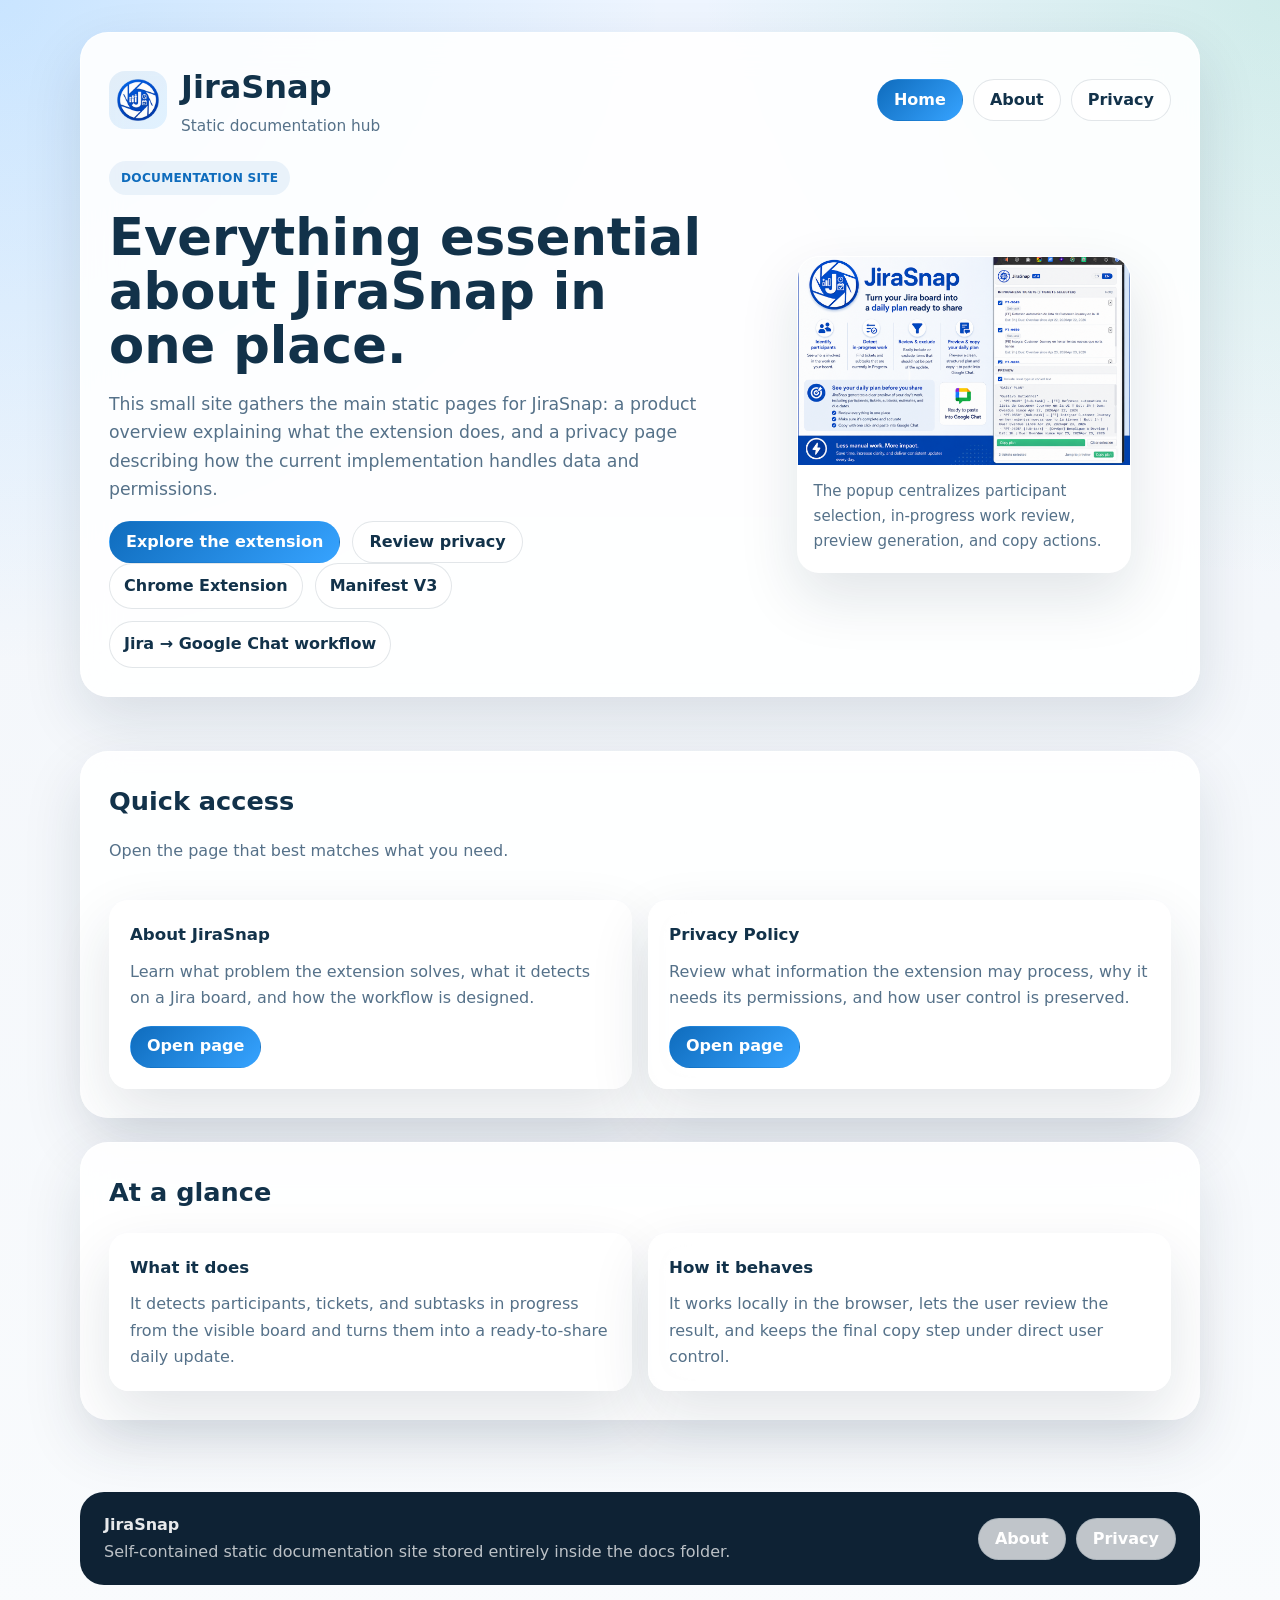
==== docs/index.html @ 9cff3eac "Github Pages by Extension" ====
<!DOCTYPE html>
<html lang="en">
<head>
  <meta charset="UTF-8">
  <meta name="viewport" content="width=device-width, initial-scale=1.0">
  <title>JiraSnap · Documentation</title>
  <meta name="description" content="Static documentation hub for JiraSnap with links to the extension overview and privacy policy.">
  <link rel="canonical" href="https://gustavogutierrez.github.io/jira-snap/">
  <meta name="theme-color" content="#0f6cbd">
  <meta property="og:type" content="website">
  <meta property="og:site_name" content="JiraSnap">
  <meta property="og:title" content="JiraSnap Documentation">
  <meta property="og:description" content="Static documentation hub for JiraSnap with links to the extension overview and privacy policy.">
  <meta property="og:url" content="https://gustavogutierrez.github.io/jira-snap/">
  <meta property="og:image" content="https://gustavogutierrez.github.io/jira-snap/assets/screenshot_2.png">
  <meta name="twitter:card" content="summary_large_image">
  <meta name="twitter:title" content="JiraSnap Documentation">
  <meta name="twitter:description" content="Static documentation hub for JiraSnap with links to the extension overview and privacy policy.">
  <meta name="twitter:image" content="https://gustavogutierrez.github.io/jira-snap/assets/screenshot_2.png">
  <link rel="icon" type="image/png" href="./assets/icon128.png">
  <link rel="stylesheet" href="./site.css">
</head>
<body>
  <header class="hero">
    <div class="container">
      <div class="hero-card">
        <div class="topbar">
          <div class="brand">
            <img src="./assets/icon128.png" alt="JiraSnap logo">
            <div>
              <h1>JiraSnap</h1>
              <p>Static documentation hub</p>
            </div>
          </div>
          <nav class="nav-links" aria-label="Documentation navigation">
            <a class="active" href="./index.html">Home</a>
            <a href="./about-jirasnap.html">About</a>
            <a href="./privacy-policy.html">Privacy</a>
          </nav>
        </div>

        <div class="hero-grid">
          <div>
            <span class="eyebrow">Documentation Site</span>
            <h2>Everything essential about JiraSnap in one place.</h2>
            <p class="lead">
              This small site gathers the main static pages for JiraSnap: a product overview explaining what the extension does,
              and a privacy page describing how the current implementation handles data and permissions.
            </p>
            <div class="hero-actions">
              <a class="button-link primary" href="./about-jirasnap.html">Explore the extension</a>
              <a class="button-link" href="./privacy-policy.html">Review privacy</a>
            </div>
            <div class="badge-row">
              <span class="badge">Chrome Extension</span>
              <span class="badge">Manifest V3</span>
              <span class="badge">Jira → Google Chat workflow</span>
            </div>
          </div>

          <figure class="shot">
            <img src="./assets/screenshot_2.png" alt="JiraSnap main popup view">
            <figcaption>
              The popup centralizes participant selection, in-progress work review, preview generation, and copy actions.
            </figcaption>
          </figure>
        </div>
      </div>
    </div>
  </header>

  <main>
    <div class="container">
      <section class="section">
        <div class="section-card">
          <div class="section-header">
            <div>
              <h3>Quick access</h3>
              <p>Open the page that best matches what you need.</p>
            </div>
          </div>

          <div class="grid-2">
            <article class="feature-card">
              <h4>About JiraSnap</h4>
              <p>Learn what problem the extension solves, what it detects on a Jira board, and how the workflow is designed.</p>
              <p style="margin-top: 14px;"><a class="button-link primary" href="./about-jirasnap.html">Open page</a></p>
            </article>
            <article class="feature-card">
              <h4>Privacy Policy</h4>
              <p>Review what information the extension may process, why it needs its permissions, and how user control is preserved.</p>
              <p style="margin-top: 14px;"><a class="button-link primary" href="./privacy-policy.html">Open page</a></p>
            </article>
          </div>
        </div>
      </section>

      <section class="section">
        <div class="section-card">
          <div class="section-header">
            <div>
              <h3>At a glance</h3>
            </div>
          </div>

          <div class="grid-2">
            <article class="feature-card">
              <h4>What it does</h4>
              <p>It detects participants, tickets, and subtasks in progress from the visible board and turns them into a ready-to-share daily update.</p>
            </article>
            <article class="feature-card">
              <h4>How it behaves</h4>
              <p>It works locally in the browser, lets the user review the result, and keeps the final copy step under direct user control.</p>
            </article>
          </div>
        </div>
      </section>
    </div>
  </main>

  <footer class="footer">
    <div class="container">
      <div class="footer-card">
        <div>
          <strong>JiraSnap</strong>
          <p>Self-contained static documentation site stored entirely inside the docs folder.</p>
        </div>
        <div class="nav-links">
          <a href="./about-jirasnap.html">About</a>
          <a href="./privacy-policy.html">Privacy</a>
        </div>
      </div>
    </div>
  </footer>
</body>
</html>
---- docs/site.css ----
:root {
  color-scheme: light;
  --bg: #f4f7fb;
  --surface: rgba(255, 255, 255, 0.9);
  --surface-strong: #ffffff;
  --text: #12324a;
  --muted: #557189;
  --line: rgba(18, 50, 74, 0.12);
  --brand: #0f6cbd;
  --brand-2: #36a3ff;
  --accent: #17b26a;
  --shadow: 0 24px 60px rgba(17, 38, 62, 0.12);
  --radius-xl: 28px;
  --radius-lg: 20px;
  --radius-md: 14px;
  --max: 1120px;
}

* {
  box-sizing: border-box;
}

html {
  scroll-behavior: smooth;
}

body {
  margin: 0;
  font-family: Inter, ui-sans-serif, system-ui, -apple-system, BlinkMacSystemFont, "Segoe UI", sans-serif;
  color: var(--text);
  background:
    radial-gradient(circle at top left, rgba(54, 163, 255, 0.2), transparent 32%),
    radial-gradient(circle at top right, rgba(23, 178, 106, 0.14), transparent 28%),
    linear-gradient(180deg, #eef5ff 0%, var(--bg) 38%, #f9fbfd 100%);
  line-height: 1.65;
}

a {
  color: var(--brand);
  text-decoration: none;
}

a:hover {
  text-decoration: underline;
}

img {
  max-width: 100%;
  display: block;
}

.container {
  width: min(calc(100% - 32px), var(--max));
  margin: 0 auto;
}

.hero {
  padding: 32px 0 22px;
}

.hero-card,
.section-card,
.feature-card,
.notice,
.timeline-item,
.table-wrap {
  backdrop-filter: blur(18px);
  background: var(--surface);
  border: 1px solid rgba(255, 255, 255, 0.75);
  box-shadow: var(--shadow);
}

.hero-card {
  border-radius: var(--radius-xl);
  overflow: hidden;
  padding: 28px;
}

.topbar {
  display: flex;
  justify-content: space-between;
  align-items: center;
  gap: 18px;
  margin-bottom: 22px;
  flex-wrap: wrap;
}

.brand {
  display: flex;
  align-items: center;
  gap: 14px;
}

.brand img {
  width: 58px;
  height: 58px;
  object-fit: contain;
  border-radius: 16px;
  background: linear-gradient(135deg, rgba(15, 108, 189, 0.1), rgba(54, 163, 255, 0.14));
  padding: 8px;
}

.brand h1,
.brand p {
  margin: 0;
}

.brand p {
  color: var(--muted);
  font-size: 0.96rem;
}

.nav-links {
  display: flex;
  gap: 10px;
  flex-wrap: wrap;
}

.nav-links a,
.button-link {
  display: inline-flex;
  align-items: center;
  justify-content: center;
  min-height: 42px;
  padding: 0 16px;
  border-radius: 999px;
  border: 1px solid var(--line);
  background: rgba(255, 255, 255, 0.74);
  color: var(--text);
  font-weight: 600;
}

.nav-links a.active,
.button-link.primary {
  background: linear-gradient(135deg, var(--brand), var(--brand-2));
  border-color: transparent;
  color: #fff;
}

.eyebrow {
  display: inline-flex;
  gap: 8px;
  align-items: center;
  padding: 7px 12px;
  border-radius: 999px;
  background: rgba(15, 108, 189, 0.08);
  color: var(--brand);
  font-weight: 700;
  letter-spacing: 0.02em;
  text-transform: uppercase;
  font-size: 0.76rem;
}

.hero-grid {
  display: grid;
  grid-template-columns: minmax(0, 1.2fr) minmax(280px, 0.8fr);
  gap: 26px;
  align-items: center;
}

.hero h2 {
  font-size: clamp(2.1rem, 4vw, 3.6rem);
  line-height: 1.05;
  margin: 16px 0 14px;
}

.lead {
  font-size: 1.08rem;
  color: var(--muted);
  max-width: 64ch;
}

.hero-actions,
.badge-row,
.list-inline {
  display: flex;
  flex-wrap: wrap;
  gap: 12px;
}

.badge,
.metric {
  border-radius: 999px;
  padding: 9px 14px;
  background: rgba(255, 255, 255, 0.88);
  border: 1px solid var(--line);
  color: var(--text);
  font-weight: 600;
}

.hero-visual {
  display: grid;
  gap: 16px;
}

.shot {
  border-radius: 22px;
  overflow: hidden;
  border: 1px solid rgba(255, 255, 255, 0.8);
  background: var(--surface-strong);
  box-shadow: var(--shadow);
}

.shot figcaption {
  padding: 14px 16px 18px;
  color: var(--muted);
  font-size: 0.94rem;
}

main {
  padding: 8px 0 48px;
}

.section {
  margin: 24px 0;
}

.section-card {
  border-radius: var(--radius-xl);
  padding: 28px;
}

.section-header {
  display: flex;
  justify-content: space-between;
  gap: 16px;
  align-items: flex-end;
  margin-bottom: 20px;
  flex-wrap: wrap;
}

.section h3 {
  margin: 0;
  font-size: clamp(1.35rem, 2vw, 2rem);
}

.section p,
.section li {
  color: var(--muted);
}

.grid-2,
.grid-3 {
  display: grid;
  gap: 16px;
}

.grid-2 {
  grid-template-columns: repeat(2, minmax(0, 1fr));
}

.grid-3 {
  grid-template-columns: repeat(3, minmax(0, 1fr));
}

.feature-card,
.notice,
.timeline-item {
  border-radius: var(--radius-lg);
  padding: 20px;
}

.feature-card h4,
.timeline-item h4,
.notice h4 {
  margin: 0 0 10px;
  font-size: 1.04rem;
}

.feature-card p,
.feature-card li,
.timeline-item p,
.notice p,
.notice li {
  margin: 0;
}

.kpis {
  display: grid;
  grid-template-columns: repeat(4, minmax(0, 1fr));
  gap: 14px;
}

.kpi {
  padding: 18px;
  border-radius: 18px;
  background: rgba(255, 255, 255, 0.78);
  border: 1px solid var(--line);
}

.kpi strong {
  display: block;
  font-size: 1.55rem;
  line-height: 1.1;
  margin-bottom: 6px;
}

.timeline {
  display: grid;
  gap: 14px;
}

.timeline-item {
  display: grid;
  grid-template-columns: 72px minmax(0, 1fr);
  gap: 16px;
  align-items: start;
}

.step {
  display: inline-flex;
  align-items: center;
  justify-content: center;
  width: 54px;
  height: 54px;
  border-radius: 16px;
  background: linear-gradient(135deg, var(--brand), var(--brand-2));
  color: #fff;
  font-weight: 800;
  font-size: 1.1rem;
}

.table-wrap {
  border-radius: 22px;
  overflow: hidden;
}

table {
  width: 100%;
  border-collapse: collapse;
  background: var(--surface-strong);
}

th,
td {
  padding: 15px 16px;
  text-align: left;
  border-bottom: 1px solid var(--line);
  vertical-align: top;
}

th {
  background: rgba(15, 108, 189, 0.06);
  font-size: 0.9rem;
}

.callout {
  border-left: 4px solid var(--accent);
}

.footer {
  padding: 0 0 40px;
}

.footer-card {
  display: flex;
  justify-content: space-between;
  gap: 18px;
  align-items: center;
  border-radius: 24px;
  padding: 20px 24px;
  background: #0e2234;
  color: rgba(255, 255, 255, 0.9);
  flex-wrap: wrap;
}

.footer-card p {
  margin: 0;
  color: rgba(255, 255, 255, 0.72);
}

.footer-card a {
  color: #fff;
}

.center-shell {
  min-height: 100vh;
  display: flex;
  align-items: center;
  padding: 32px 0;
}

.compact-card {
  max-width: 760px;
  margin: 0 auto;
}

.hero-copy {
  text-align: center;
}

.hero-copy .hero-actions,
.hero-copy .badge-row {
  justify-content: center;
}

@media (max-width: 960px) {
  .hero-grid,
  .grid-3,
  .kpis,
  .grid-2 {
    grid-template-columns: 1fr;
  }

  .timeline-item {
    grid-template-columns: 1fr;
  }
}

@media (max-width: 640px) {
  .hero-card,
  .section-card {
    padding: 22px;
  }

  .brand {
    align-items: flex-start;
  }

  .brand img {
    width: 48px;
    height: 48px;
  }
}
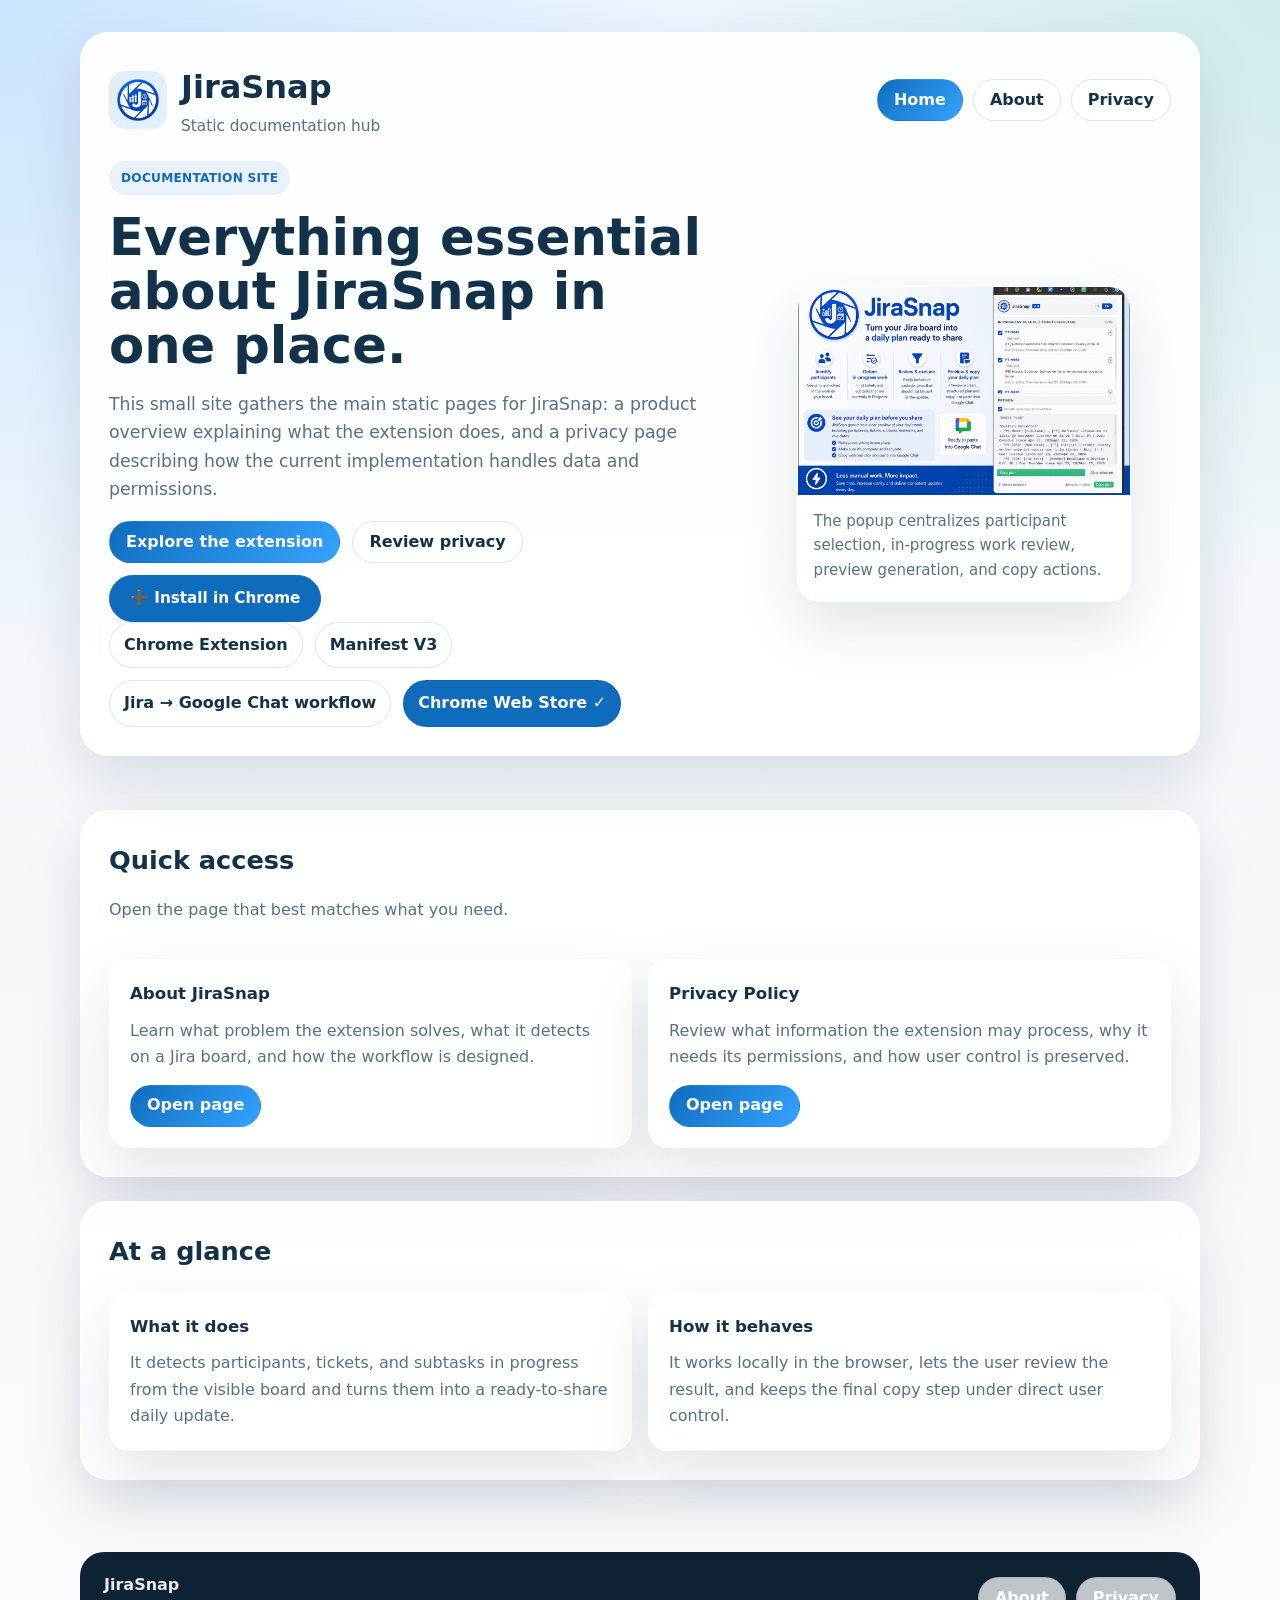
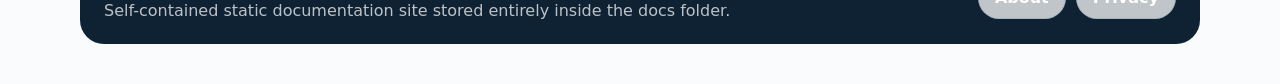
==== commit bdb6f5a9: "Add Chrome Web Store badge and install button to README and docs - Add Chrome Web Store badge to REA" ====
--- a/docs/index.html
+++ b/docs/index.html
@@ -51,10 +51,16 @@
               <a class="button-link primary" href="./about-jirasnap.html">Explore the extension</a>
               <a class="button-link" href="./privacy-policy.html">Review privacy</a>
             </div>
+            <div class="hero-actions" style="margin-top: 12px;">
+              <a href="https://chromewebstore.google.com/detail/jirasnap/gpkadidhcnhiealgjokhfjlgnbaojogd?utm_source=homepage&utm_medium=referral" class="button-link primary" style="background:#0f6cbd;color:#fff;border:1px solid #0f6cbd;font-size:0.95rem;padding:10px 20px;">
+                ➕ Install in Chrome
+              </a>
+            </div>
             <div class="badge-row">
               <span class="badge">Chrome Extension</span>
               <span class="badge">Manifest V3</span>
               <span class="badge">Jira → Google Chat workflow</span>
+              <a href="https://chromewebstore.google.com/detail/jirasnap/gpkadidhcnhiealgjokhfjlgnbaojogd?utm_source=homepage&utm_medium=referral" class="badge" style="background:#0f6cbd;color:#fff;text-decoration:none;cursor:pointer;">Chrome Web Store ✓</a>
             </div>
           </div>
 
